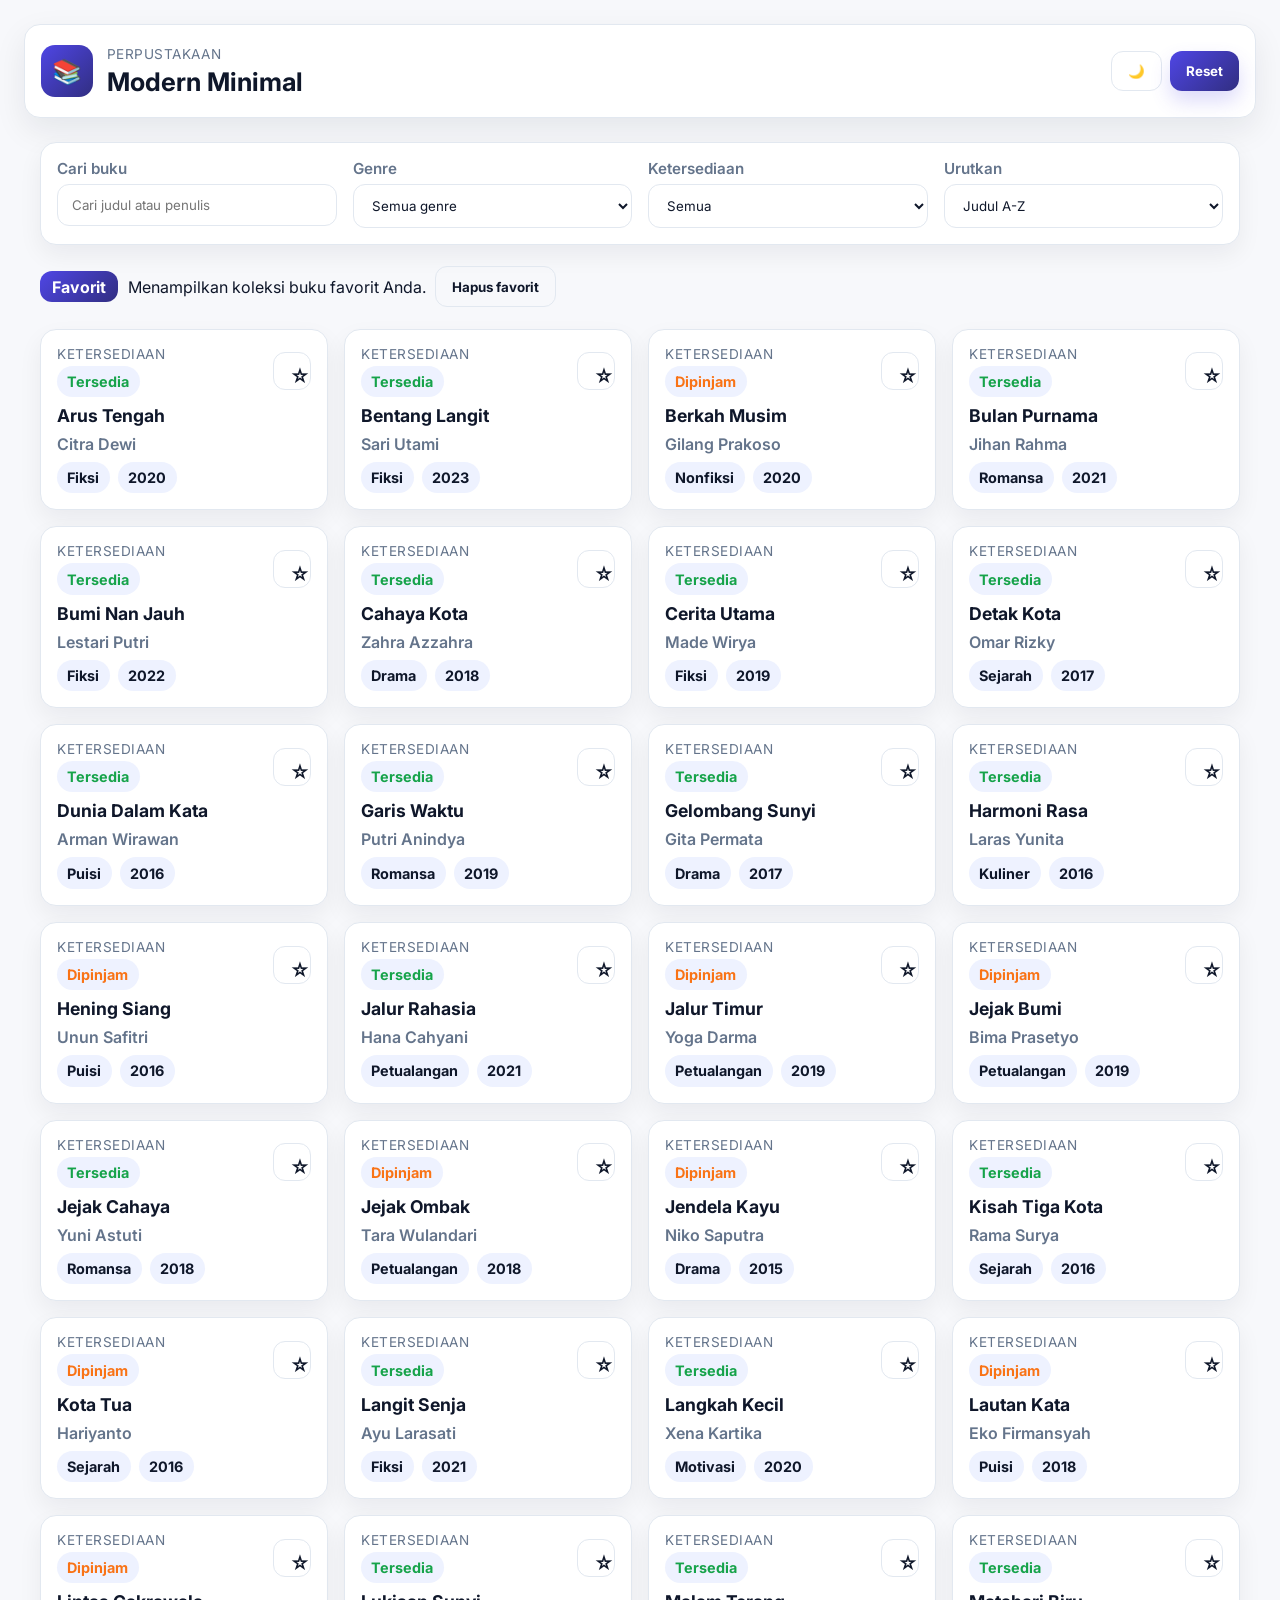
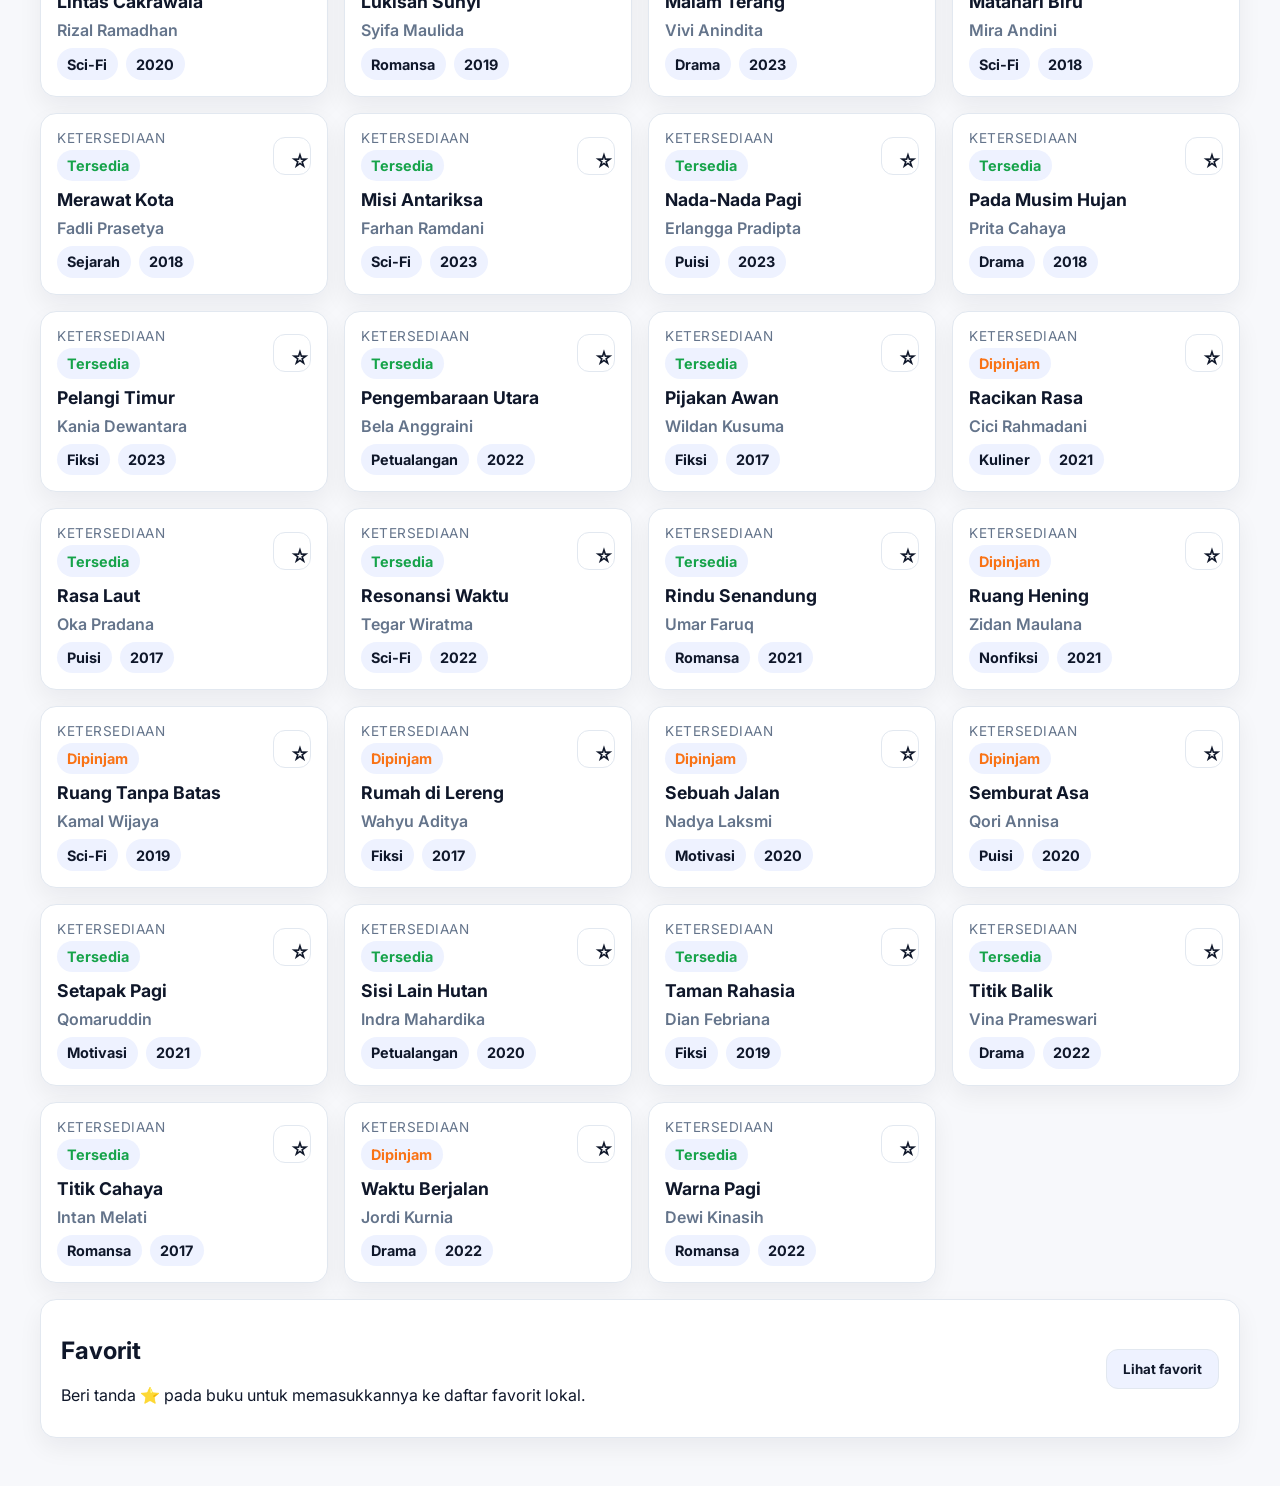
==== index.html @ 79d9c14c "Add minimalist library web interface" ====
<!doctype html>
<html lang="en">
<head>
  <meta charset="UTF-8">
  <meta name="viewport" content="width=device-width, initial-scale=1.0">
  <title>Perpustakaan Sederhana</title>
  <link rel="preconnect" href="https://fonts.googleapis.com">
  <link rel="preconnect" href="https://fonts.gstatic.com" crossorigin>
  <link href="https://fonts.googleapis.com/css2?family=Inter:wght@400;600;700&display=swap" rel="stylesheet">
  <link rel="stylesheet" href="styles.css">
</head>
<body>
  <header class="header">
    <div class="brand">
      <div class="logo">📚</div>
      <div>
        <p class="eyebrow">Perpustakaan</p>
        <h1>Modern Minimal</h1>
      </div>
    </div>
    <div class="actions">
      <button class="ghost" id="toggle-theme" aria-label="Toggle tema">🌙</button>
      <button class="primary" id="reset-filters">Reset</button>
    </div>
  </header>

  <main class="container">
    <section class="controls">
      <div class="field">
        <label for="search">Cari buku</label>
        <input id="search" type="search" placeholder="Cari judul atau penulis" autocomplete="off">
      </div>
      <div class="field">
        <label for="genre">Genre</label>
        <select id="genre">
          <option value="">Semua genre</option>
        </select>
      </div>
      <div class="field">
        <label for="availability">Ketersediaan</label>
        <select id="availability">
          <option value="">Semua</option>
          <option value="available">Tersedia</option>
          <option value="checked-out">Dipinjam</option>
        </select>
      </div>
      <div class="field">
        <label for="sort">Urutkan</label>
        <select id="sort">
          <option value="title">Judul A-Z</option>
          <option value="author">Penulis A-Z</option>
          <option value="year-desc">Terbaru</option>
        </select>
      </div>
    </section>

    <section class="chips" id="favorites-info" hidden>
      <div class="chip chip-strong">Favorit</div>
      <p>Menampilkan koleksi buku favorit Anda.</p>
      <button class="ghost" id="clear-favorites">Hapus favorit</button>
    </section>

    <section class="grid" id="book-grid" aria-live="polite"></section>

    <section class="panel">
      <div>
        <h2>Favorit</h2>
        <p>Beri tanda ⭐ pada buku untuk memasukkannya ke daftar favorit lokal.</p>
      </div>
      <button class="secondary" id="toggle-favorites">Lihat favorit</button>
    </section>
  </main>

  <template id="book-card-template">
    <article class="card">
      <div class="card-top">
        <div>
          <p class="eyebrow">Ketersediaan</p>
          <span class="pill status"></span>
        </div>
        <button class="ghost favorite" aria-label="Tambah ke favorit">☆</button>
      </div>
      <h3 class="title"></h3>
      <p class="author"></p>
      <div class="meta">
        <span class="pill genre"></span>
        <span class="pill year"></span>
      </div>
    </article>
  </template>

  <script src="script.js"></script>
</body>
</html>
---- styles.css ----
:root {
  --bg: #f7f8fb;
  --card: #ffffff;
  --text: #0f172a;
  --muted: #64748b;
  --accent: #4f46e5;
  --accent-strong: #312e81;
  --border: #e2e8f0;
  --pill-bg: #eef2ff;
}

:root.dark {
  --bg: #0b1021;
  --card: #11172f;
  --text: #e2e8f0;
  --muted: #94a3b8;
  --accent: #a78bfa;
  --accent-strong: #7c3aed;
  --border: #1f2937;
  --pill-bg: #1e293b;
}

* {
  box-sizing: border-box;
}

body {
  margin: 0;
  font-family: 'Inter', system-ui, -apple-system, sans-serif;
  background: var(--bg);
  color: var(--text);
  min-height: 100vh;
  padding: 1.5rem;
}

.header {
  display: flex;
  align-items: center;
  justify-content: space-between;
  padding: 1.25rem 1rem;
  background: var(--card);
  border: 1px solid var(--border);
  border-radius: 16px;
  box-shadow: 0 12px 32px rgba(15, 23, 42, 0.08);
  gap: 1rem;
}

.brand {
  display: flex;
  align-items: center;
  gap: 0.85rem;
}

.logo {
  width: 52px;
  height: 52px;
  display: grid;
  place-items: center;
  border-radius: 14px;
  background: linear-gradient(135deg, var(--accent), var(--accent-strong));
  color: white;
  font-size: 24px;
}

.eyebrow {
  font-size: 0.85rem;
  color: var(--muted);
  margin: 0 0 0.25rem;
  letter-spacing: 0.04em;
  text-transform: uppercase;
}

h1 {
  margin: 0;
  font-size: 1.6rem;
}

.container {
  margin: 1.5rem auto;
  max-width: 1200px;
  display: flex;
  flex-direction: column;
  gap: 1rem;
}

.controls {
  display: grid;
  grid-template-columns: repeat(auto-fit, minmax(200px, 1fr));
  gap: 1rem;
  background: var(--card);
  border: 1px solid var(--border);
  border-radius: 16px;
  padding: 1rem;
  box-shadow: 0 10px 24px rgba(15, 23, 42, 0.06);
}

.field {
  display: flex;
  flex-direction: column;
  gap: 0.35rem;
}

label {
  color: var(--muted);
  font-weight: 600;
  font-size: 0.95rem;
}

input, select, button {
  font-family: inherit;
}

input[type="search"], select {
  border: 1px solid var(--border);
  background: transparent;
  padding: 0.75rem 0.9rem;
  border-radius: 12px;
  color: var(--text);
  transition: border-color 0.2s ease, box-shadow 0.2s ease;
}

input[type="search"]:focus, select:focus {
  outline: none;
  border-color: var(--accent);
  box-shadow: 0 0 0 4px rgba(79, 70, 229, 0.15);
}

.actions {
  display: flex;
  gap: 0.5rem;
}

button {
  cursor: pointer;
  border: none;
  border-radius: 12px;
  padding: 0.7rem 1rem;
  font-weight: 700;
  transition: transform 0.12s ease, box-shadow 0.2s ease, opacity 0.2s ease;
}

button:active { transform: translateY(1px); }

button.primary {
  background: linear-gradient(135deg, var(--accent), var(--accent-strong));
  color: white;
  box-shadow: 0 10px 20px rgba(79, 70, 229, 0.2);
}

button.secondary {
  background: var(--pill-bg);
  color: var(--text);
  border: 1px solid var(--border);
}

button.ghost {
  background: transparent;
  border: 1px solid var(--border);
  color: var(--text);
}

button:hover { opacity: 0.9; }

.grid {
  display: grid;
  grid-template-columns: repeat(auto-fit, minmax(240px, 1fr));
  gap: 1rem;
}

.card {
  background: var(--card);
  border: 1px solid var(--border);
  border-radius: 16px;
  padding: 1rem;
  display: flex;
  flex-direction: column;
  gap: 0.5rem;
  box-shadow: 0 10px 24px rgba(15, 23, 42, 0.06);
}

.card-top {
  display: flex;
  align-items: center;
  justify-content: space-between;
}

.card .title {
  margin: 0;
  font-size: 1.1rem;
}

.card .author {
  margin: 0;
  color: var(--muted);
  font-weight: 600;
}

.pill {
  display: inline-flex;
  align-items: center;
  gap: 0.35rem;
  padding: 0.45rem 0.65rem;
  border-radius: 999px;
  background: var(--pill-bg);
  color: var(--text);
  font-weight: 700;
  font-size: 0.9rem;
}

.status.available { color: #16a34a; }
.status.checked-out { color: #f97316; }

.meta {
  display: flex;
  flex-wrap: wrap;
  gap: 0.5rem;
}

.panel {
  display: flex;
  align-items: center;
  justify-content: space-between;
  gap: 1rem;
  background: var(--card);
  border: 1px solid var(--border);
  border-radius: 16px;
  padding: 1rem 1.25rem;
  box-shadow: 0 10px 24px rgba(15, 23, 42, 0.06);
}

.chips {
  display: flex;
  align-items: center;
  gap: 0.6rem;
  flex-wrap: wrap;
}

.chip {
  padding: 0.35rem 0.75rem;
  border-radius: 12px;
  background: var(--pill-bg);
  border: 1px solid var(--border);
  font-weight: 700;
  color: var(--text);
}

.chip-strong {
  background: linear-gradient(135deg, var(--accent), var(--accent-strong));
  color: white;
  border: none;
}

.favorite {
  width: 38px;
  height: 38px;
  border-radius: 12px;
  font-size: 1.2rem;
}

.favorite.is-favorite {
  background: var(--accent);
  color: white;
  border: none;
}

@media (max-width: 640px) {
  body { padding: 1rem; }
  .header { flex-direction: column; align-items: flex-start; }
  .panel { flex-direction: column; align-items: flex-start; }
}
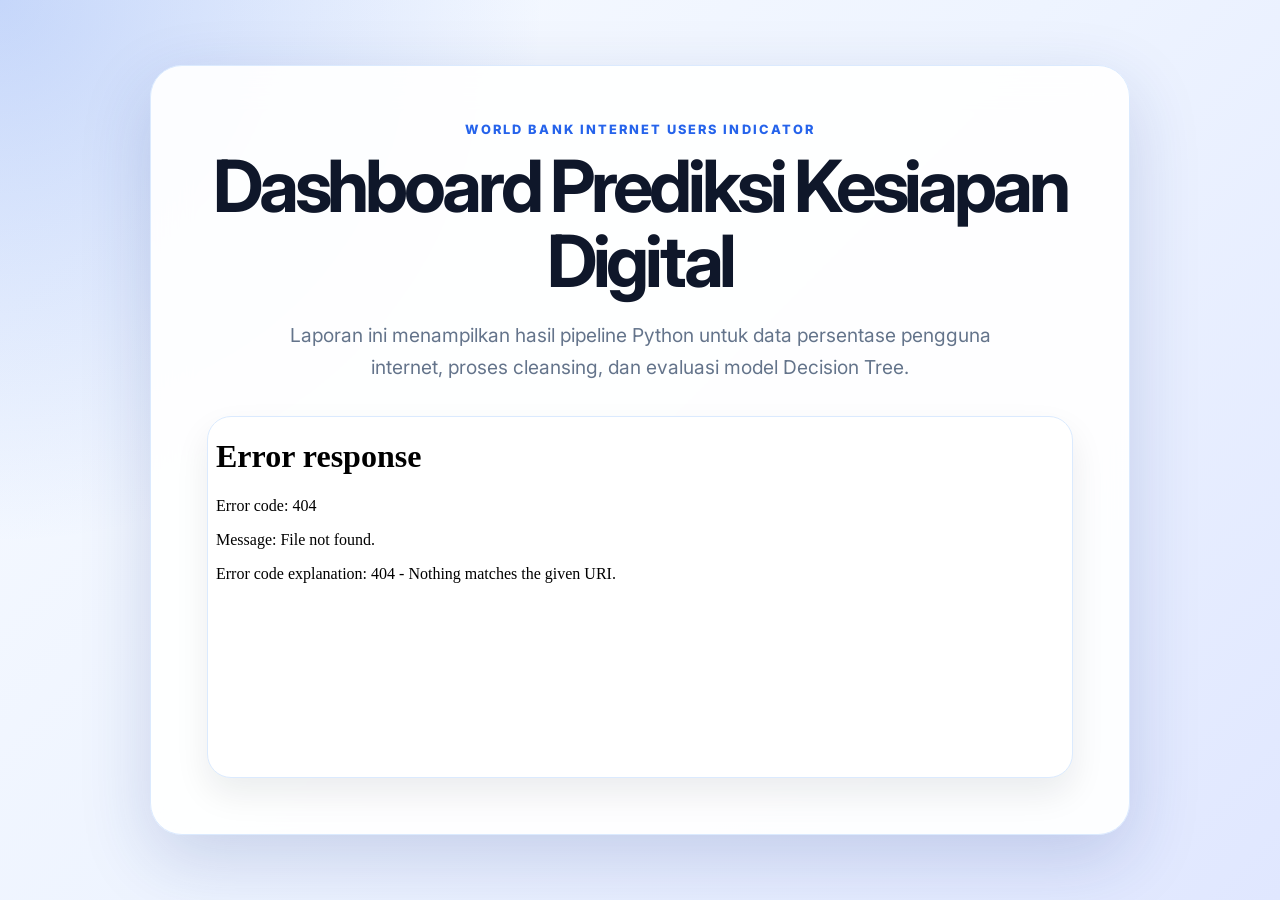
==== commit b9e56d30: "Add World Bank digital readiness dashboard" ====
--- a/index.html
+++ b/index.html
@@ -1,94 +1,27 @@
 <!doctype html>
-<html lang="en">
+<html lang="id">
 <head>
   <meta charset="UTF-8">
   <meta name="viewport" content="width=device-width, initial-scale=1.0">
-  <title>Perpustakaan Sederhana</title>
+  <title>Dashboard Prediksi Kesiapan Digital</title>
   <link rel="preconnect" href="https://fonts.googleapis.com">
   <link rel="preconnect" href="https://fonts.gstatic.com" crossorigin>
-  <link href="https://fonts.googleapis.com/css2?family=Inter:wght@400;600;700&display=swap" rel="stylesheet">
+  <link href="https://fonts.googleapis.com/css2?family=Inter:wght@400;600;700;800&display=swap" rel="stylesheet">
   <link rel="stylesheet" href="styles.css">
 </head>
 <body>
-  <header class="header">
-    <div class="brand">
-      <div class="logo">📚</div>
-      <div>
-        <p class="eyebrow">Perpustakaan</p>
-        <h1>Modern Minimal</h1>
-      </div>
-    </div>
-    <div class="actions">
-      <button class="ghost" id="toggle-theme" aria-label="Toggle tema">🌙</button>
-      <button class="primary" id="reset-filters">Reset</button>
-    </div>
-  </header>
-
-  <main class="container">
-    <section class="controls">
-      <div class="field">
-        <label for="search">Cari buku</label>
-        <input id="search" type="search" placeholder="Cari judul atau penulis" autocomplete="off">
-      </div>
-      <div class="field">
-        <label for="genre">Genre</label>
-        <select id="genre">
-          <option value="">Semua genre</option>
-        </select>
-      </div>
-      <div class="field">
-        <label for="availability">Ketersediaan</label>
-        <select id="availability">
-          <option value="">Semua</option>
-          <option value="available">Tersedia</option>
-          <option value="checked-out">Dipinjam</option>
-        </select>
-      </div>
-      <div class="field">
-        <label for="sort">Urutkan</label>
-        <select id="sort">
-          <option value="title">Judul A-Z</option>
-          <option value="author">Penulis A-Z</option>
-          <option value="year-desc">Terbaru</option>
-        </select>
+  <main class="dashboard-shell">
+    <section class="hero-card" aria-labelledby="dashboard-title">
+      <p class="eyebrow">World Bank Internet Users Indicator</p>
+      <h1 id="dashboard-title">Dashboard Prediksi Kesiapan Digital</h1>
+      <p class="subtitle">
+        Laporan ini menampilkan hasil pipeline Python untuk data persentase pengguna internet,
+        proses cleansing, dan evaluasi model Decision Tree.
+      </p>
+      <div class="iframe-wrap">
+        <iframe src="hasil_ml.html" title="Laporan hasil machine learning"></iframe>
       </div>
     </section>
-
-    <section class="chips" id="favorites-info" hidden>
-      <div class="chip chip-strong">Favorit</div>
-      <p>Menampilkan koleksi buku favorit Anda.</p>
-      <button class="ghost" id="clear-favorites">Hapus favorit</button>
-    </section>
-
-    <section class="grid" id="book-grid" aria-live="polite"></section>
-
-    <section class="panel">
-      <div>
-        <h2>Favorit</h2>
-        <p>Beri tanda ⭐ pada buku untuk memasukkannya ke daftar favorit lokal.</p>
-      </div>
-      <button class="secondary" id="toggle-favorites">Lihat favorit</button>
-    </section>
   </main>
-
-  <template id="book-card-template">
-    <article class="card">
-      <div class="card-top">
-        <div>
-          <p class="eyebrow">Ketersediaan</p>
-          <span class="pill status"></span>
-        </div>
-        <button class="ghost favorite" aria-label="Tambah ke favorit">☆</button>
-      </div>
-      <h3 class="title"></h3>
-      <p class="author"></p>
-      <div class="meta">
-        <span class="pill genre"></span>
-        <span class="pill year"></span>
-      </div>
-    </article>
-  </template>
-
-  <script src="script.js"></script>
 </body>
 </html>
--- a/styles.css
+++ b/styles.css
@@ -1,23 +1,12 @@
 :root {
-  --bg: #f7f8fb;
-  --card: #ffffff;
+  --bg: #eef4ff;
+  --card: rgba(255, 255, 255, 0.92);
   --text: #0f172a;
   --muted: #64748b;
-  --accent: #4f46e5;
-  --accent-strong: #312e81;
-  --border: #e2e8f0;
-  --pill-bg: #eef2ff;
-}
-
-:root.dark {
-  --bg: #0b1021;
-  --card: #11172f;
-  --text: #e2e8f0;
-  --muted: #94a3b8;
-  --accent: #a78bfa;
-  --accent-strong: #7c3aed;
-  --border: #1f2937;
-  --pill-bg: #1e293b;
+  --primary: #2563eb;
+  --primary-dark: #1e3a8a;
+  --border: #dbeafe;
+  --shadow: 0 24px 70px rgba(30, 58, 138, 0.18);
 }
 
 * {
@@ -26,245 +15,81 @@
 
 body {
   margin: 0;
-  font-family: 'Inter', system-ui, -apple-system, sans-serif;
-  background: var(--bg);
+  min-height: 100vh;
+  font-family: 'Inter', system-ui, -apple-system, BlinkMacSystemFont, 'Segoe UI', sans-serif;
   color: var(--text);
-  min-height: 100vh;
-  padding: 1.5rem;
+  background:
+    radial-gradient(circle at top left, rgba(37, 99, 235, 0.24), transparent 34rem),
+    linear-gradient(135deg, #f8fbff 0%, var(--bg) 48%, #e0e7ff 100%);
 }
 
-.header {
-  display: flex;
-  align-items: center;
-  justify-content: space-between;
-  padding: 1.25rem 1rem;
+.dashboard-shell {
+  min-height: 100vh;
+  display: grid;
+  place-items: center;
+  padding: 32px;
+}
+
+.hero-card {
+  width: min(100%, 980px);
+  padding: clamp(28px, 5vw, 56px);
+  text-align: center;
   background: var(--card);
   border: 1px solid var(--border);
-  border-radius: 16px;
-  box-shadow: 0 12px 32px rgba(15, 23, 42, 0.08);
-  gap: 1rem;
-}
-
-.brand {
-  display: flex;
-  align-items: center;
-  gap: 0.85rem;
-}
-
-.logo {
-  width: 52px;
-  height: 52px;
-  display: grid;
-  place-items: center;
-  border-radius: 14px;
-  background: linear-gradient(135deg, var(--accent), var(--accent-strong));
-  color: white;
-  font-size: 24px;
+  border-radius: 32px;
+  box-shadow: var(--shadow);
+  backdrop-filter: blur(18px);
 }
 
 .eyebrow {
-  font-size: 0.85rem;
-  color: var(--muted);
-  margin: 0 0 0.25rem;
-  letter-spacing: 0.04em;
+  margin: 0 0 12px;
+  color: var(--primary);
+  font-size: 0.8rem;
+  font-weight: 800;
+  letter-spacing: 0.16em;
   text-transform: uppercase;
 }
 
 h1 {
   margin: 0;
-  font-size: 1.6rem;
+  font-size: clamp(2rem, 6vw, 4.5rem);
+  line-height: 1.04;
+  letter-spacing: -0.06em;
 }
 
-.container {
-  margin: 1.5rem auto;
-  max-width: 1200px;
-  display: flex;
-  flex-direction: column;
-  gap: 1rem;
+.subtitle {
+  max-width: 720px;
+  margin: 20px auto 32px;
+  color: var(--muted);
+  font-size: clamp(1rem, 2vw, 1.2rem);
+  line-height: 1.7;
 }
 
-.controls {
-  display: grid;
-  grid-template-columns: repeat(auto-fit, minmax(200px, 1fr));
-  gap: 1rem;
-  background: var(--card);
+.iframe-wrap {
+  overflow: hidden;
   border: 1px solid var(--border);
-  border-radius: 16px;
-  padding: 1rem;
-  box-shadow: 0 10px 24px rgba(15, 23, 42, 0.06);
+  border-radius: 24px;
+  background: #ffffff;
+  box-shadow: inset 0 1px 0 rgba(255, 255, 255, 0.8), 0 16px 34px rgba(15, 23, 42, 0.08);
 }
 
-.field {
-  display: flex;
-  flex-direction: column;
-  gap: 0.35rem;
-}
-
-label {
-  color: var(--muted);
-  font-weight: 600;
-  font-size: 0.95rem;
-}
-
-input, select, button {
-  font-family: inherit;
-}
-
-input[type="search"], select {
-  border: 1px solid var(--border);
-  background: transparent;
-  padding: 0.75rem 0.9rem;
-  border-radius: 12px;
-  color: var(--text);
-  transition: border-color 0.2s ease, box-shadow 0.2s ease;
-}
-
-input[type="search"]:focus, select:focus {
-  outline: none;
-  border-color: var(--accent);
-  box-shadow: 0 0 0 4px rgba(79, 70, 229, 0.15);
-}
-
-.actions {
-  display: flex;
-  gap: 0.5rem;
-}
-
-button {
-  cursor: pointer;
-  border: none;
-  border-radius: 12px;
-  padding: 0.7rem 1rem;
-  font-weight: 700;
-  transition: transform 0.12s ease, box-shadow 0.2s ease, opacity 0.2s ease;
-}
-
-button:active { transform: translateY(1px); }
-
-button.primary {
-  background: linear-gradient(135deg, var(--accent), var(--accent-strong));
-  color: white;
-  box-shadow: 0 10px 20px rgba(79, 70, 229, 0.2);
-}
-
-button.secondary {
-  background: var(--pill-bg);
-  color: var(--text);
-  border: 1px solid var(--border);
-}
-
-button.ghost {
-  background: transparent;
-  border: 1px solid var(--border);
-  color: var(--text);
-}
-
-button:hover { opacity: 0.9; }
-
-.grid {
-  display: grid;
-  grid-template-columns: repeat(auto-fit, minmax(240px, 1fr));
-  gap: 1rem;
-}
-
-.card {
-  background: var(--card);
-  border: 1px solid var(--border);
-  border-radius: 16px;
-  padding: 1rem;
-  display: flex;
-  flex-direction: column;
-  gap: 0.5rem;
-  box-shadow: 0 10px 24px rgba(15, 23, 42, 0.06);
-}
-
-.card-top {
-  display: flex;
-  align-items: center;
-  justify-content: space-between;
-}
-
-.card .title {
-  margin: 0;
-  font-size: 1.1rem;
-}
-
-.card .author {
-  margin: 0;
-  color: var(--muted);
-  font-weight: 600;
-}
-
-.pill {
-  display: inline-flex;
-  align-items: center;
-  gap: 0.35rem;
-  padding: 0.45rem 0.65rem;
-  border-radius: 999px;
-  background: var(--pill-bg);
-  color: var(--text);
-  font-weight: 700;
-  font-size: 0.9rem;
-}
-
-.status.available { color: #16a34a; }
-.status.checked-out { color: #f97316; }
-
-.meta {
-  display: flex;
-  flex-wrap: wrap;
-  gap: 0.5rem;
-}
-
-.panel {
-  display: flex;
-  align-items: center;
-  justify-content: space-between;
-  gap: 1rem;
-  background: var(--card);
-  border: 1px solid var(--border);
-  border-radius: 16px;
-  padding: 1rem 1.25rem;
-  box-shadow: 0 10px 24px rgba(15, 23, 42, 0.06);
-}
-
-.chips {
-  display: flex;
-  align-items: center;
-  gap: 0.6rem;
-  flex-wrap: wrap;
-}
-
-.chip {
-  padding: 0.35rem 0.75rem;
-  border-radius: 12px;
-  background: var(--pill-bg);
-  border: 1px solid var(--border);
-  font-weight: 700;
-  color: var(--text);
-}
-
-.chip-strong {
-  background: linear-gradient(135deg, var(--accent), var(--accent-strong));
-  color: white;
-  border: none;
-}
-
-.favorite {
-  width: 38px;
-  height: 38px;
-  border-radius: 12px;
-  font-size: 1.2rem;
-}
-
-.favorite.is-favorite {
-  background: var(--accent);
-  color: white;
-  border: none;
+iframe {
+  display: block;
+  width: 100%;
+  min-height: 360px;
+  border: 0;
 }
 
 @media (max-width: 640px) {
-  body { padding: 1rem; }
-  .header { flex-direction: column; align-items: flex-start; }
-  .panel { flex-direction: column; align-items: flex-start; }
+  .dashboard-shell {
+    padding: 18px;
+  }
+
+  .hero-card {
+    border-radius: 24px;
+  }
+
+  iframe {
+    min-height: 440px;
+  }
 }
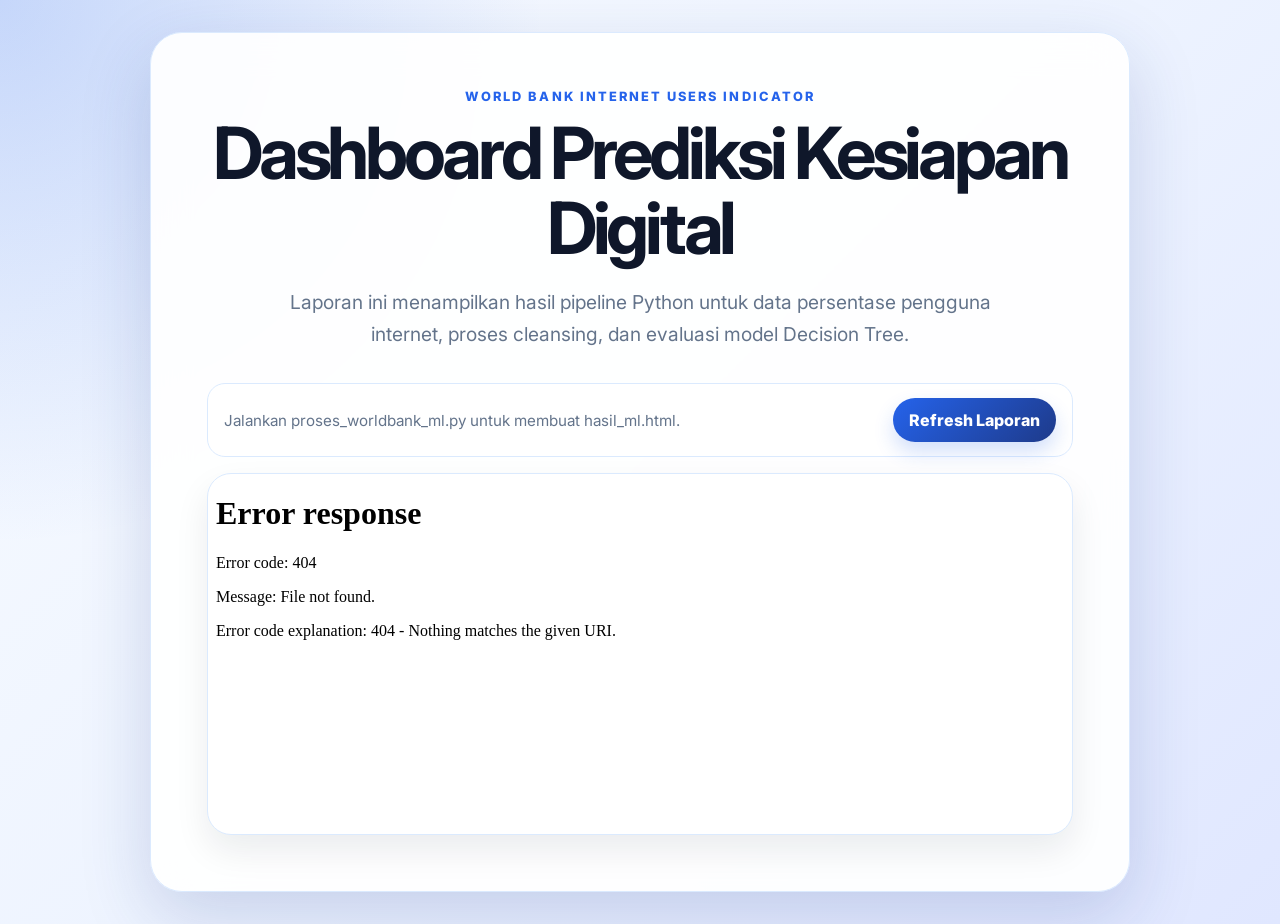
==== commit 42e45fab: "Restore dashboard JavaScript interactions" ====
--- a/index.html
+++ b/index.html
@@ -18,10 +18,15 @@
         Laporan ini menampilkan hasil pipeline Python untuk data persentase pengguna internet,
         proses cleansing, dan evaluasi model Decision Tree.
       </p>
+      <div class="report-actions">
+        <p class="report-status" data-report-status>Jalankan proses_worldbank_ml.py untuk membuat hasil_ml.html.</p>
+        <button class="refresh-button" type="button" data-refresh-report>Refresh Laporan</button>
+      </div>
       <div class="iframe-wrap">
-        <iframe src="hasil_ml.html" title="Laporan hasil machine learning"></iframe>
+        <iframe src="hasil_ml.html" title="Laporan hasil machine learning" data-report-frame></iframe>
       </div>
     </section>
   </main>
+  <script src="script.js"></script>
 </body>
 </html>
--- a/styles.css
+++ b/styles.css
@@ -93,3 +93,54 @@
     min-height: 440px;
   }
 }
+
+.report-actions {
+  display: flex;
+  align-items: center;
+  justify-content: space-between;
+  gap: 16px;
+  margin: 0 0 16px;
+  padding: 14px 16px;
+  border: 1px solid var(--border);
+  border-radius: 18px;
+  background: rgba(255, 255, 255, 0.72);
+}
+
+.report-status {
+  margin: 0;
+  color: var(--muted);
+  font-size: 0.95rem;
+  text-align: left;
+}
+
+.report-status[data-status="success"] {
+  color: #047857;
+}
+
+.refresh-button {
+  flex: 0 0 auto;
+  border: 0;
+  border-radius: 999px;
+  padding: 0.75rem 1rem;
+  color: #ffffff;
+  background: linear-gradient(135deg, var(--primary), var(--primary-dark));
+  font: inherit;
+  font-weight: 800;
+  cursor: pointer;
+  box-shadow: 0 10px 20px rgba(37, 99, 235, 0.2);
+}
+
+.refresh-button:hover {
+  transform: translateY(-1px);
+}
+
+@media (max-width: 640px) {
+  .report-actions {
+    align-items: stretch;
+    flex-direction: column;
+  }
+
+  .report-status {
+    text-align: center;
+  }
+}
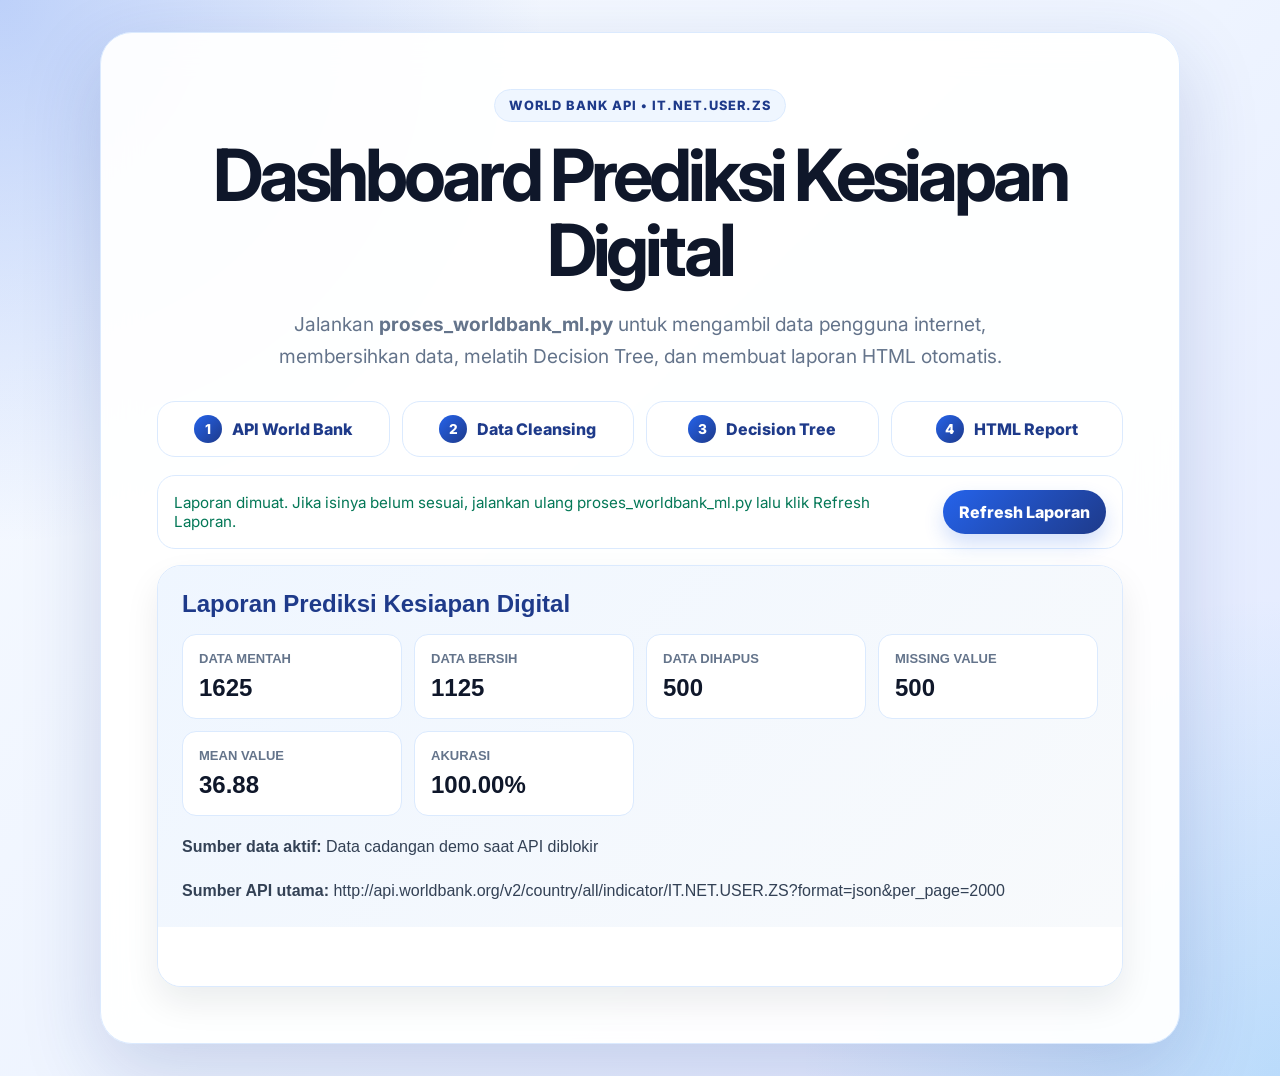
==== commit 6a908a8c: "Rebuild World Bank dashboard end to end" ====
--- a/index.html
+++ b/index.html
@@ -10,19 +10,30 @@
   <link rel="stylesheet" href="styles.css">
 </head>
 <body>
-  <main class="dashboard-shell">
-    <section class="hero-card" aria-labelledby="dashboard-title">
-      <p class="eyebrow">World Bank Internet Users Indicator</p>
+  <main class="page-shell">
+    <section class="dashboard-card" aria-labelledby="dashboard-title">
+      <div class="badge">World Bank API • IT.NET.USER.ZS</div>
       <h1 id="dashboard-title">Dashboard Prediksi Kesiapan Digital</h1>
       <p class="subtitle">
-        Laporan ini menampilkan hasil pipeline Python untuk data persentase pengguna internet,
-        proses cleansing, dan evaluasi model Decision Tree.
+        Jalankan <strong>proses_worldbank_ml.py</strong> untuk mengambil data pengguna internet,
+        membersihkan data, melatih Decision Tree, dan membuat laporan HTML otomatis.
       </p>
-      <div class="report-actions">
-        <p class="report-status" data-report-status>Jalankan proses_worldbank_ml.py untuk membuat hasil_ml.html.</p>
+
+      <div class="steps" aria-label="Alur proses data">
+        <div class="step"><span>1</span>API World Bank</div>
+        <div class="step"><span>2</span>Data Cleansing</div>
+        <div class="step"><span>3</span>Decision Tree</div>
+        <div class="step"><span>4</span>HTML Report</div>
+      </div>
+
+      <div class="report-toolbar">
+        <p class="report-status" data-report-status>
+          Menunggu file hasil_ml.html. Jalankan script Python jika laporan belum muncul.
+        </p>
         <button class="refresh-button" type="button" data-refresh-report>Refresh Laporan</button>
       </div>
-      <div class="iframe-wrap">
+
+      <div class="report-frame-card">
         <iframe src="hasil_ml.html" title="Laporan hasil machine learning" data-report-frame></iframe>
       </div>
     </section>
--- a/styles.css
+++ b/styles.css
@@ -1,12 +1,14 @@
 :root {
-  --bg: #eef4ff;
-  --card: rgba(255, 255, 255, 0.92);
+  --background: #eef4ff;
+  --surface: rgba(255, 255, 255, 0.94);
+  --surface-strong: #ffffff;
   --text: #0f172a;
   --muted: #64748b;
   --primary: #2563eb;
   --primary-dark: #1e3a8a;
   --border: #dbeafe;
-  --shadow: 0 24px 70px rgba(30, 58, 138, 0.18);
+  --success: #047857;
+  --shadow: 0 28px 80px rgba(30, 58, 138, 0.18);
 }
 
 * {
@@ -19,34 +21,42 @@
   font-family: 'Inter', system-ui, -apple-system, BlinkMacSystemFont, 'Segoe UI', sans-serif;
   color: var(--text);
   background:
-    radial-gradient(circle at top left, rgba(37, 99, 235, 0.24), transparent 34rem),
-    linear-gradient(135deg, #f8fbff 0%, var(--bg) 48%, #e0e7ff 100%);
-}
-
-.dashboard-shell {
+    radial-gradient(circle at top left, rgba(37, 99, 235, 0.28), transparent 34rem),
+    radial-gradient(circle at bottom right, rgba(14, 165, 233, 0.18), transparent 30rem),
+    linear-gradient(135deg, #f8fbff 0%, var(--background) 52%, #e0e7ff 100%);
+}
+
+.page-shell {
   min-height: 100vh;
   display: grid;
   place-items: center;
   padding: 32px;
 }
 
-.hero-card {
-  width: min(100%, 980px);
+.dashboard-card {
+  width: min(100%, 1080px);
   padding: clamp(28px, 5vw, 56px);
   text-align: center;
-  background: var(--card);
+  background: var(--surface);
   border: 1px solid var(--border);
   border-radius: 32px;
   box-shadow: var(--shadow);
   backdrop-filter: blur(18px);
 }
 
-.eyebrow {
-  margin: 0 0 12px;
-  color: var(--primary);
+.badge {
+  display: inline-flex;
+  align-items: center;
+  justify-content: center;
+  margin-bottom: 16px;
+  padding: 8px 14px;
+  border: 1px solid var(--border);
+  border-radius: 999px;
+  color: var(--primary-dark);
+  background: #eff6ff;
   font-size: 0.8rem;
   font-weight: 800;
-  letter-spacing: 0.16em;
+  letter-spacing: 0.08em;
   text-transform: uppercase;
 }
 
@@ -58,43 +68,46 @@
 }
 
 .subtitle {
-  max-width: 720px;
-  margin: 20px auto 32px;
+  max-width: 760px;
+  margin: 20px auto 28px;
   color: var(--muted);
   font-size: clamp(1rem, 2vw, 1.2rem);
   line-height: 1.7;
 }
 
-.iframe-wrap {
-  overflow: hidden;
-  border: 1px solid var(--border);
-  border-radius: 24px;
-  background: #ffffff;
-  box-shadow: inset 0 1px 0 rgba(255, 255, 255, 0.8), 0 16px 34px rgba(15, 23, 42, 0.08);
-}
-
-iframe {
-  display: block;
-  width: 100%;
-  min-height: 360px;
-  border: 0;
-}
-
-@media (max-width: 640px) {
-  .dashboard-shell {
-    padding: 18px;
-  }
-
-  .hero-card {
-    border-radius: 24px;
-  }
-
-  iframe {
-    min-height: 440px;
-  }
-}
-
-.report-actions {
+.steps {
+  display: grid;
+  grid-template-columns: repeat(4, 1fr);
+  gap: 12px;
+  margin: 0 0 18px;
+}
+
+.step {
+  display: flex;
+  align-items: center;
+  justify-content: center;
+  gap: 10px;
+  min-height: 56px;
+  padding: 12px;
+  border: 1px solid var(--border);
+  border-radius: 18px;
+  background: var(--surface-strong);
+  color: var(--primary-dark);
+  font-weight: 800;
+}
+
+.step span {
+  display: inline-grid;
+  width: 28px;
+  height: 28px;
+  place-items: center;
+  border-radius: 50%;
+  color: #ffffff;
+  background: linear-gradient(135deg, var(--primary), var(--primary-dark));
+  font-size: 0.85rem;
+}
+
+.report-toolbar {
   display: flex;
   align-items: center;
   justify-content: space-between;
@@ -114,7 +127,11 @@
 }
 
 .report-status[data-status="success"] {
-  color: #047857;
+  color: var(--success);
+}
+
+.report-status[data-status="loading"] {
+  color: var(--primary-dark);
 }
 
 .refresh-button {
@@ -128,14 +145,54 @@
   font-weight: 800;
   cursor: pointer;
   box-shadow: 0 10px 20px rgba(37, 99, 235, 0.2);
+  transition: transform 0.18s ease, box-shadow 0.18s ease;
 }
 
 .refresh-button:hover {
   transform: translateY(-1px);
+  box-shadow: 0 14px 26px rgba(37, 99, 235, 0.24);
+}
+
+.report-frame-card {
+  overflow: hidden;
+  border: 1px solid var(--border);
+  border-radius: 24px;
+  background: var(--surface-strong);
+  box-shadow: inset 0 1px 0 rgba(255, 255, 255, 0.8), 0 16px 34px rgba(15, 23, 42, 0.08);
+}
+
+iframe {
+  display: block;
+  width: 100%;
+  min-height: 420px;
+  border: 0;
+}
+
+@media (max-width: 780px) {
+  .steps {
+    grid-template-columns: repeat(2, 1fr);
+  }
 }
 
 @media (max-width: 640px) {
-  .report-actions {
+  .page-shell {
+    padding: 18px;
+  }
+
+  .dashboard-card {
+    border-radius: 24px;
+  }
+
+  .steps,
+  .report-toolbar {
+    grid-template-columns: 1fr;
+  }
+
+  .steps {
+    display: grid;
+  }
+
+  .report-toolbar {
     align-items: stretch;
     flex-direction: column;
   }
@@ -143,4 +200,8 @@
   .report-status {
     text-align: center;
   }
-}
+
+  iframe {
+    min-height: 480px;
+  }
+}
